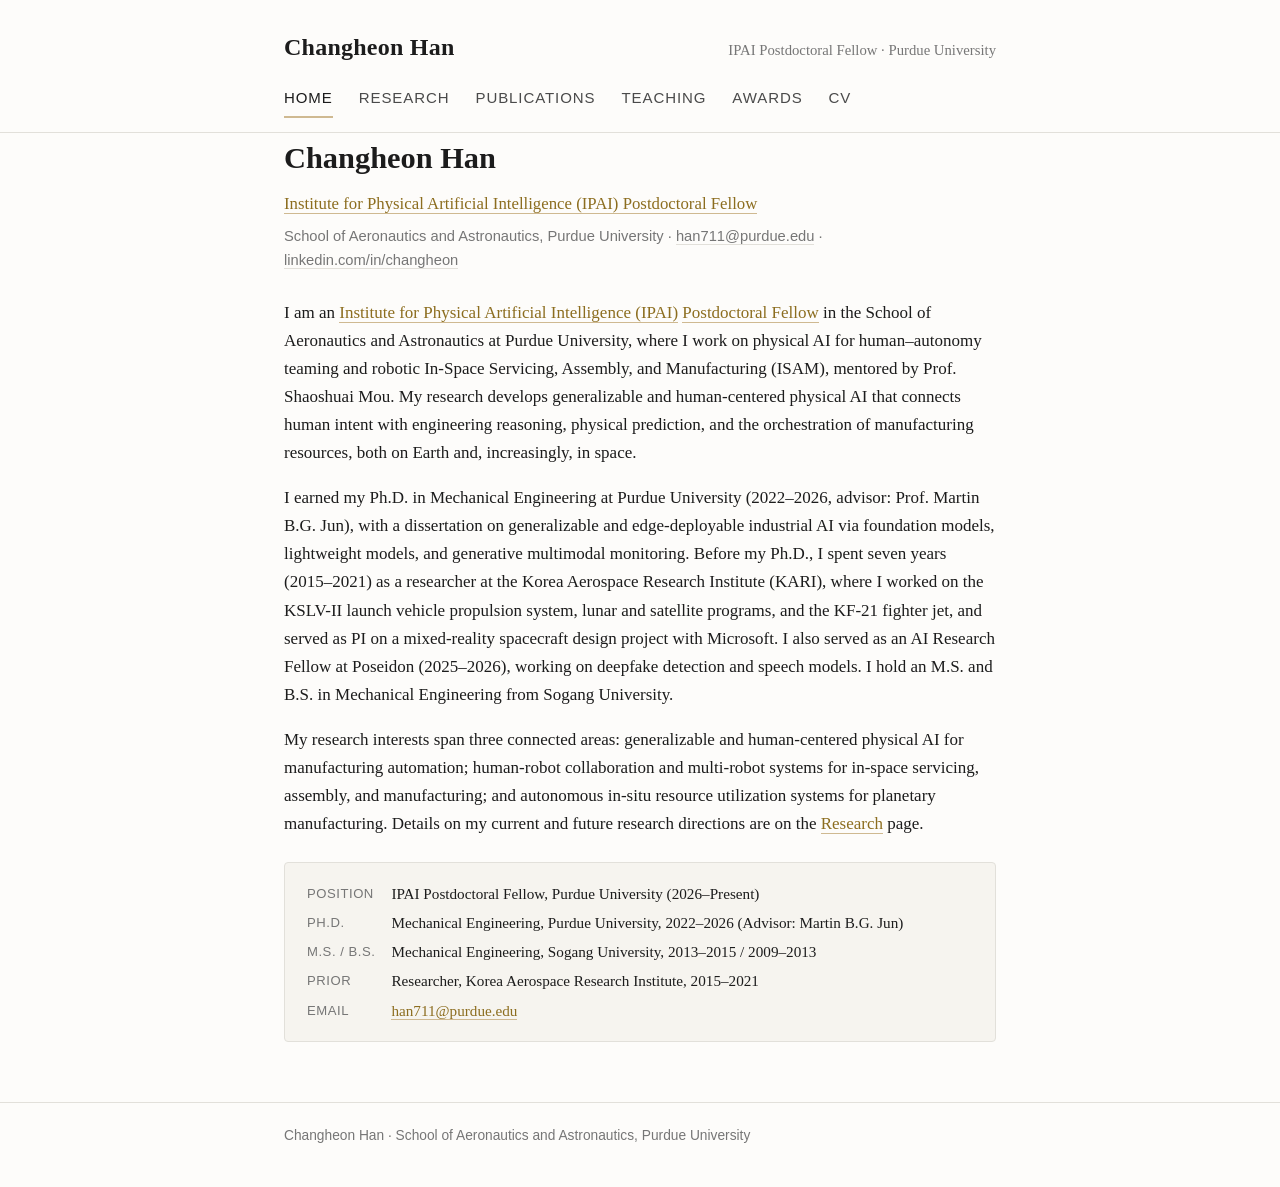
==== index.html @ ade5db06 "Initial site" ====
<!DOCTYPE html>
<html lang="en">
<head>
<meta charset="UTF-8">
<meta name="viewport" content="width=device-width, initial-scale=1">
<title>Changheon Han</title>
<meta name="description" content="Changheon Han, Institute for Physical Artificial Intelligence (IPAI) Postdoctoral Fellow, Purdue University.">
<link rel="stylesheet" href="css/style.css">
</head>
<body>
<header class="site-header">
  <div class="wrap header-row">
    <a class="site-name" href="index.html">Changheon Han</a>
    <span class="site-role">IPAI Postdoctoral Fellow &middot; Purdue University</span>
  </div>
  <nav class="site-nav wrap">
    <a href="index.html" class="active">Home</a>
    <a href="research.html">Research</a>
    <a href="publications.html">Publications</a>
    <a href="teaching.html">Teaching</a>
    <a href="awards.html">Awards</a>
    <a href="cite/Curriculum_Vitae.pdf" target="_blank" rel="noopener">CV</a>
  </nav>
</header>

<main class="wrap">
  <h1>Changheon Han</h1>
  <p class="lede"><a href="https://ipai.research.purdue.edu/postdoctoral-fellows-program/" target="_blank" rel="noopener">Institute for Physical Artificial Intelligence (IPAI) Postdoctoral Fellow</a></p>
  <p class="byline">School of Aeronautics and Astronautics, Purdue University &middot; <a href="mailto:han711@purdue.edu">han711@purdue.edu</a> &middot; <a href="https://www.linkedin.com/in/changheon" target="_blank" rel="noopener">linkedin.com/in/changheon</a></p>

  <p>I am an <a href="https://ipai.research.purdue.edu/" target="_blank" rel="noopener">Institute for Physical Artificial Intelligence (IPAI)</a> <a href="https://ipai.research.purdue.edu/postdoctoral-fellows-program/" target="_blank" rel="noopener">Postdoctoral Fellow</a> in the School of Aeronautics and Astronautics at Purdue University, where I work on physical AI for human&ndash;autonomy teaming and robotic In-Space Servicing, Assembly, and Manufacturing (ISAM), mentored by Prof. Shaoshuai Mou. My research develops generalizable and human-centered physical AI that connects human intent with engineering reasoning, physical prediction, and the orchestration of manufacturing resources, both on Earth and, increasingly, in space.</p>

  <p>I earned my Ph.D. in Mechanical Engineering at Purdue University (2022&ndash;2026, advisor: Prof. Martin B.G. Jun), with a dissertation on generalizable and edge-deployable industrial AI via foundation models, lightweight models, and generative multimodal monitoring. Before my Ph.D., I spent seven years (2015&ndash;2021) as a researcher at the Korea Aerospace Research Institute (KARI), where I worked on the KSLV-II launch vehicle propulsion system, lunar and satellite programs, and the KF-21 fighter jet, and served as PI on a mixed-reality spacecraft design project with Microsoft. I also served as an AI Research Fellow at Poseidon (2025&ndash;2026), working on deepfake detection and speech models. I hold an M.S. and B.S. in Mechanical Engineering from Sogang University.</p>

  <p>My research interests span three connected areas: generalizable and human-centered physical AI for manufacturing automation; human-robot collaboration and multi-robot systems for in-space servicing, assembly, and manufacturing; and autonomous in-situ resource utilization systems for planetary manufacturing. Details on my current and future research directions are on the <a href="research.html">Research</a> page.</p>

  <div class="panel">
    <dl>
      <dt>Position</dt>
      <dd>IPAI Postdoctoral Fellow, Purdue University (2026&ndash;Present)</dd>
      <dt>Ph.D.</dt>
      <dd>Mechanical Engineering, Purdue University, 2022&ndash;2026 (Advisor: Martin B.G. Jun)</dd>
      <dt>M.S. / B.S.</dt>
      <dd>Mechanical Engineering, Sogang University, 2013&ndash;2015 / 2009&ndash;2013</dd>
      <dt>Prior</dt>
      <dd>Researcher, Korea Aerospace Research Institute, 2015&ndash;2021</dd>
      <dt>Email</dt>
      <dd><a href="mailto:han711@purdue.edu">han711@purdue.edu</a></dd>
    </dl>
  </div>
</main>

<footer class="site-footer">
  <div class="wrap">Changheon Han &middot; School of Aeronautics and Astronautics, Purdue University</div>
</footer>
</body>
</html>
---- css/style.css ----
:root {
  --ink: #1c1c1c;
  --ink-soft: #4a4a4a;
  --muted: #767676;
  --line: #e2e0da;
  --bg: #fdfcfa;
  --panel: #f6f4ef;
  --accent: #8c6d1f;
  --accent-line: #cfb991;
  --max: 760px;
}

* { box-sizing: border-box; }

html { -webkit-text-size-adjust: 100%; }

body {
  margin: 0;
  background: var(--bg);
  color: var(--ink);
  font-family: -apple-system, "Iowan Old Style", "Palatino Linotype", Palatino, Georgia, "Noto Serif KR", serif;
  line-height: 1.65;
  font-size: 17px;
}

a { color: var(--accent); text-decoration: none; border-bottom: 1px solid var(--accent-line); }
a:hover { color: #6b5117; border-bottom-color: #6b5117; }

.wrap {
  max-width: var(--max);
  margin: 0 auto;
  padding: 0 24px;
}

/* Header / nav */
header.site-header {
  border-bottom: 1px solid var(--line);
  padding: 28px 0 0;
}

.header-row {
  display: flex;
  justify-content: space-between;
  align-items: baseline;
  flex-wrap: wrap;
  gap: 8px 20px;
  padding-bottom: 18px;
}

.site-name {
  font-size: 1.5rem;
  font-weight: 600;
  letter-spacing: 0.01em;
  color: var(--ink);
  border-bottom: none;
}
.site-name:hover { color: var(--ink); }

.site-role {
  color: var(--muted);
  font-size: 0.92rem;
}

nav.site-nav {
  display: flex;
  flex-wrap: wrap;
  gap: 4px 26px;
  padding-bottom: 14px;
  font-family: -apple-system, "Helvetica Neue", Arial, "Noto Sans KR", sans-serif;
  font-size: 0.94rem;
  text-transform: uppercase;
  letter-spacing: 0.06em;
}

nav.site-nav a {
  color: var(--ink-soft);
  border-bottom: 2px solid transparent;
  padding-bottom: 6px;
}

nav.site-nav a:hover,
nav.site-nav a.active {
  color: var(--ink);
  border-bottom-color: var(--accent-line);
}

/* Main content */
main { padding: 40px 0 20px; }

h1 {
  font-size: 1.9rem;
  margin: 0 0 6px;
  font-weight: 600;
}

h2 {
  font-size: 1.25rem;
  margin: 2.4em 0 0.7em;
  padding-bottom: 6px;
  border-bottom: 1px solid var(--line);
  font-weight: 600;
}
h2:first-of-type { margin-top: 1.6em; }

h3 {
  font-size: 1.02rem;
  margin: 1.5em 0 0.3em;
  font-weight: 600;
}

p { margin: 0 0 1em; }

.lede {
  color: var(--ink-soft);
  font-size: 1.05rem;
  margin-bottom: 0.4em;
}

.byline {
  font-family: -apple-system, "Helvetica Neue", Arial, "Noto Sans KR", sans-serif;
  color: var(--muted);
  font-size: 0.92rem;
  margin-bottom: 1.8em;
}
.byline a { color: var(--muted); border-bottom-color: var(--line); }

ul, ol { padding-left: 1.3em; margin: 0 0 1em; }
li { margin-bottom: 0.4em; }

/* Info / fact panel */
.panel {
  background: var(--panel);
  border: 1px solid var(--line);
  border-radius: 4px;
  padding: 18px 22px;
  font-size: 0.95rem;
  margin: 1.6em 0;
}
.panel dl { display: grid; grid-template-columns: auto 1fr; gap: 4px 16px; margin: 0; }
.panel dt { color: var(--muted); font-family: -apple-system, "Helvetica Neue", Arial, "Noto Sans KR", sans-serif; font-size: 0.82rem; text-transform: uppercase; letter-spacing: 0.04em; padding-top: 2px; }
.panel dd { margin: 0; }

/* Entry lists (publications, awards, experience) */
.entry-list { list-style: none; padding-left: 0; }
.entry-list li {
  padding: 10px 0;
  border-bottom: 1px solid var(--line);
  display: flex;
  gap: 16px;
  align-items: baseline;
}
.entry-list li:last-child { border-bottom: none; }
.entry-year {
  flex: 0 0 auto;
  color: var(--muted);
  font-family: -apple-system, "Helvetica Neue", Arial, "Noto Sans KR", sans-serif;
  font-size: 0.85rem;
  min-width: 3.4em;
}
.entry-body { flex: 1; }
.entry-title { font-weight: 500; }
.entry-meta { color: var(--muted); font-size: 0.92rem; }
.entry-tag {
  display: inline-block;
  margin-left: 8px;
  font-family: -apple-system, "Helvetica Neue", Arial, "Noto Sans KR", sans-serif;
  font-size: 0.72rem;
  text-transform: uppercase;
  letter-spacing: 0.04em;
  color: var(--muted);
}

.pub-list { list-style: none; padding-left: 0; counter-reset: pub; }
.pub-list li {
  counter-increment: pub;
  padding: 10px 0;
  border-bottom: 1px solid var(--line);
  padding-left: 1.9em;
  position: relative;
}
.pub-list li:last-child { border-bottom: none; }
.pub-list li::before {
  content: counter(pub) ".";
  position: absolute;
  left: 0;
  color: var(--muted);
  font-size: 0.92rem;
}
.pub-list .venue { color: var(--muted); font-style: italic; }
.pub-list .status { color: var(--muted); font-size: 0.88rem; }

/* Figure */
figure { margin: 1.8em 0; }
figure img { width: 100%; height: auto; display: block; border: 1px solid var(--line); border-radius: 4px; background: #fff; }
figcaption { font-size: 0.88rem; color: var(--muted); margin-top: 8px; }

.thrust {
  margin: 1.4em 0;
  padding-left: 16px;
  border-left: 2px solid var(--accent-line);
}
.thrust h3 { margin-top: 0; }

/* Footer */
footer.site-footer {
  border-top: 1px solid var(--line);
  margin-top: 60px;
  padding: 22px 0 40px;
  color: var(--muted);
  font-size: 0.86rem;
  font-family: -apple-system, "Helvetica Neue", Arial, "Noto Sans KR", sans-serif;
}

.btn {
  display: inline-block;
  border: 1px solid var(--ink);
  border-radius: 3px;
  padding: 7px 14px;
  font-family: -apple-system, "Helvetica Neue", Arial, "Noto Sans KR", sans-serif;
  font-size: 0.88rem;
  color: var(--ink);
  border-bottom: 1px solid var(--ink);
  margin: 4px 8px 4px 0;
}
.btn:hover { background: var(--ink); color: var(--bg); }

@media (max-width: 560px) {
  body { font-size: 16px; }
  nav.site-nav { gap: 4px 16px; }
  .entry-list li { flex-direction: column; gap: 2px; }
}
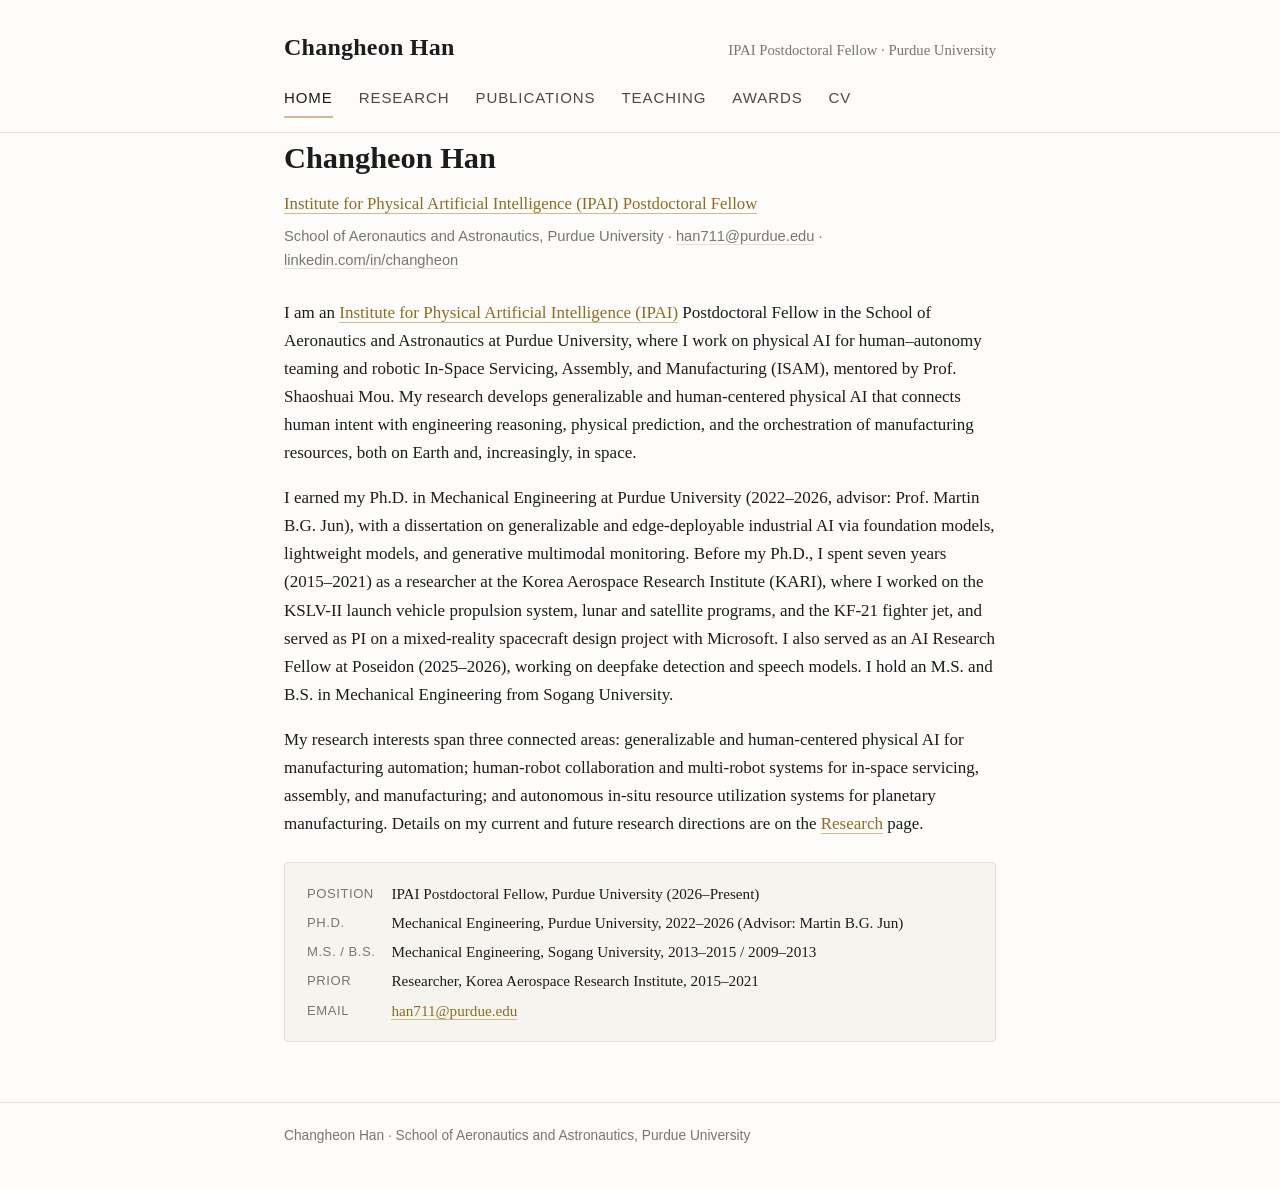
==== commit 1c85e64b: "Remove Postdoctoral Fellow hyperlink in bio paragraph" ====
--- a/index.html
+++ b/index.html
@@ -28,7 +28,7 @@
   <p class="lede"><a href="https://ipai.research.purdue.edu/postdoctoral-fellows-program/" target="_blank" rel="noopener">Institute for Physical Artificial Intelligence (IPAI) Postdoctoral Fellow</a></p>
   <p class="byline">School of Aeronautics and Astronautics, Purdue University &middot; <a href="mailto:han711@purdue.edu">han711@purdue.edu</a> &middot; <a href="https://www.linkedin.com/in/changheon" target="_blank" rel="noopener">linkedin.com/in/changheon</a></p>
 
-  <p>I am an <a href="https://ipai.research.purdue.edu/" target="_blank" rel="noopener">Institute for Physical Artificial Intelligence (IPAI)</a> <a href="https://ipai.research.purdue.edu/postdoctoral-fellows-program/" target="_blank" rel="noopener">Postdoctoral Fellow</a> in the School of Aeronautics and Astronautics at Purdue University, where I work on physical AI for human&ndash;autonomy teaming and robotic In-Space Servicing, Assembly, and Manufacturing (ISAM), mentored by Prof. Shaoshuai Mou. My research develops generalizable and human-centered physical AI that connects human intent with engineering reasoning, physical prediction, and the orchestration of manufacturing resources, both on Earth and, increasingly, in space.</p>
+  <p>I am an <a href="https://ipai.research.purdue.edu/" target="_blank" rel="noopener">Institute for Physical Artificial Intelligence (IPAI)</a> Postdoctoral Fellow in the School of Aeronautics and Astronautics at Purdue University, where I work on physical AI for human&ndash;autonomy teaming and robotic In-Space Servicing, Assembly, and Manufacturing (ISAM), mentored by Prof. Shaoshuai Mou. My research develops generalizable and human-centered physical AI that connects human intent with engineering reasoning, physical prediction, and the orchestration of manufacturing resources, both on Earth and, increasingly, in space.</p>
 
   <p>I earned my Ph.D. in Mechanical Engineering at Purdue University (2022&ndash;2026, advisor: Prof. Martin B.G. Jun), with a dissertation on generalizable and edge-deployable industrial AI via foundation models, lightweight models, and generative multimodal monitoring. Before my Ph.D., I spent seven years (2015&ndash;2021) as a researcher at the Korea Aerospace Research Institute (KARI), where I worked on the KSLV-II launch vehicle propulsion system, lunar and satellite programs, and the KF-21 fighter jet, and served as PI on a mixed-reality spacecraft design project with Microsoft. I also served as an AI Research Fellow at Poseidon (2025&ndash;2026), working on deepfake detection and speech models. I hold an M.S. and B.S. in Mechanical Engineering from Sogang University.</p>
 
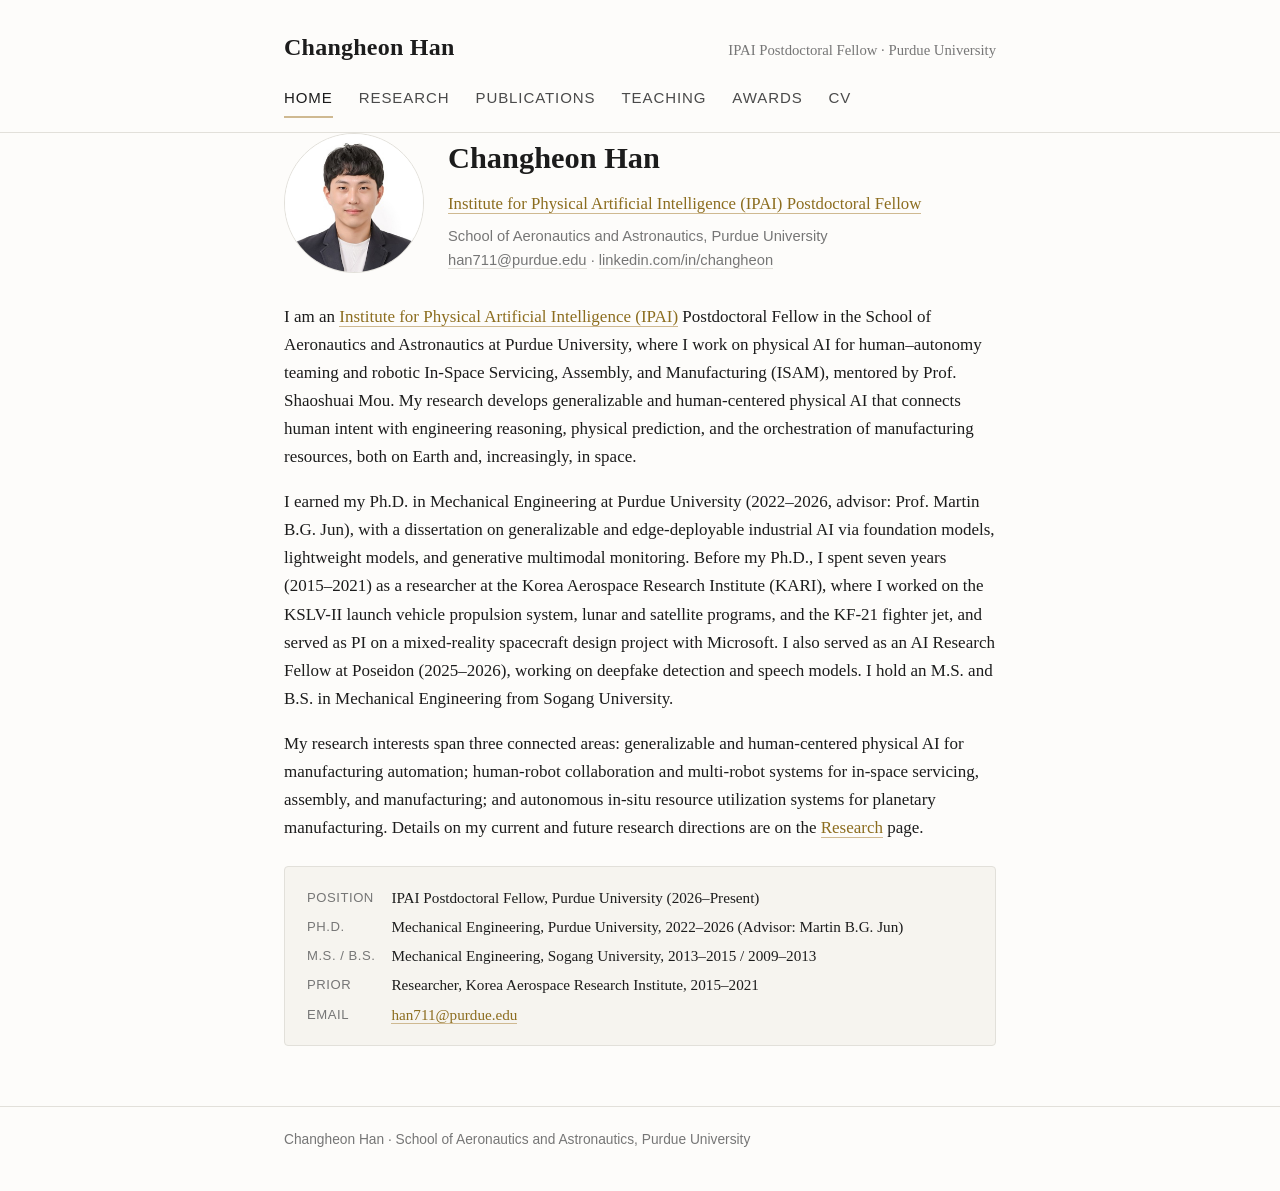
==== commit deb66243: "Add profile photo to Home page" ====
--- a/index.html
+++ b/index.html
@@ -24,9 +24,14 @@
 </header>
 
 <main class="wrap">
-  <h1>Changheon Han</h1>
-  <p class="lede"><a href="https://ipai.research.purdue.edu/postdoctoral-fellows-program/" target="_blank" rel="noopener">Institute for Physical Artificial Intelligence (IPAI) Postdoctoral Fellow</a></p>
-  <p class="byline">School of Aeronautics and Astronautics, Purdue University &middot; <a href="mailto:han711@purdue.edu">han711@purdue.edu</a> &middot; <a href="https://www.linkedin.com/in/changheon" target="_blank" rel="noopener">linkedin.com/in/changheon</a></p>
+  <div class="hero-row">
+    <img class="profile-photo" src="images/hc-photo.jpg" alt="Portrait of Changheon Han">
+    <div>
+      <h1>Changheon Han</h1>
+      <p class="lede"><a href="https://ipai.research.purdue.edu/postdoctoral-fellows-program/" target="_blank" rel="noopener">Institute for Physical Artificial Intelligence (IPAI) Postdoctoral Fellow</a></p>
+      <p class="byline">School of Aeronautics and Astronautics, Purdue University<br><a href="mailto:han711@purdue.edu">han711@purdue.edu</a> &middot; <a href="https://www.linkedin.com/in/changheon" target="_blank" rel="noopener">linkedin.com/in/changheon</a></p>
+    </div>
+  </div>
 
   <p>I am an <a href="https://ipai.research.purdue.edu/" target="_blank" rel="noopener">Institute for Physical Artificial Intelligence (IPAI)</a> Postdoctoral Fellow in the School of Aeronautics and Astronautics at Purdue University, where I work on physical AI for human&ndash;autonomy teaming and robotic In-Space Servicing, Assembly, and Manufacturing (ISAM), mentored by Prof. Shaoshuai Mou. My research develops generalizable and human-centered physical AI that connects human intent with engineering reasoning, physical prediction, and the orchestration of manufacturing resources, both on Earth and, increasingly, in space.</p>
 
--- a/css/style.css
+++ b/css/style.css
@@ -87,6 +87,27 @@
 /* Main content */
 main { padding: 40px 0 20px; }
 
+.hero-row {
+  display: flex;
+  align-items: stretch;
+  gap: 24px;
+  margin-bottom: 4px;
+}
+
+.profile-photo {
+  flex: 0 0 auto;
+  align-self: stretch;
+  aspect-ratio: 1 / 1;
+  max-height: 140px;
+  border-radius: 50%;
+  object-fit: cover;
+  border: 1px solid var(--line);
+}
+
+@media (max-width: 480px) {
+  .hero-row { gap: 16px; }
+}
+
 h1 {
   font-size: 1.9rem;
   margin: 0 0 6px;
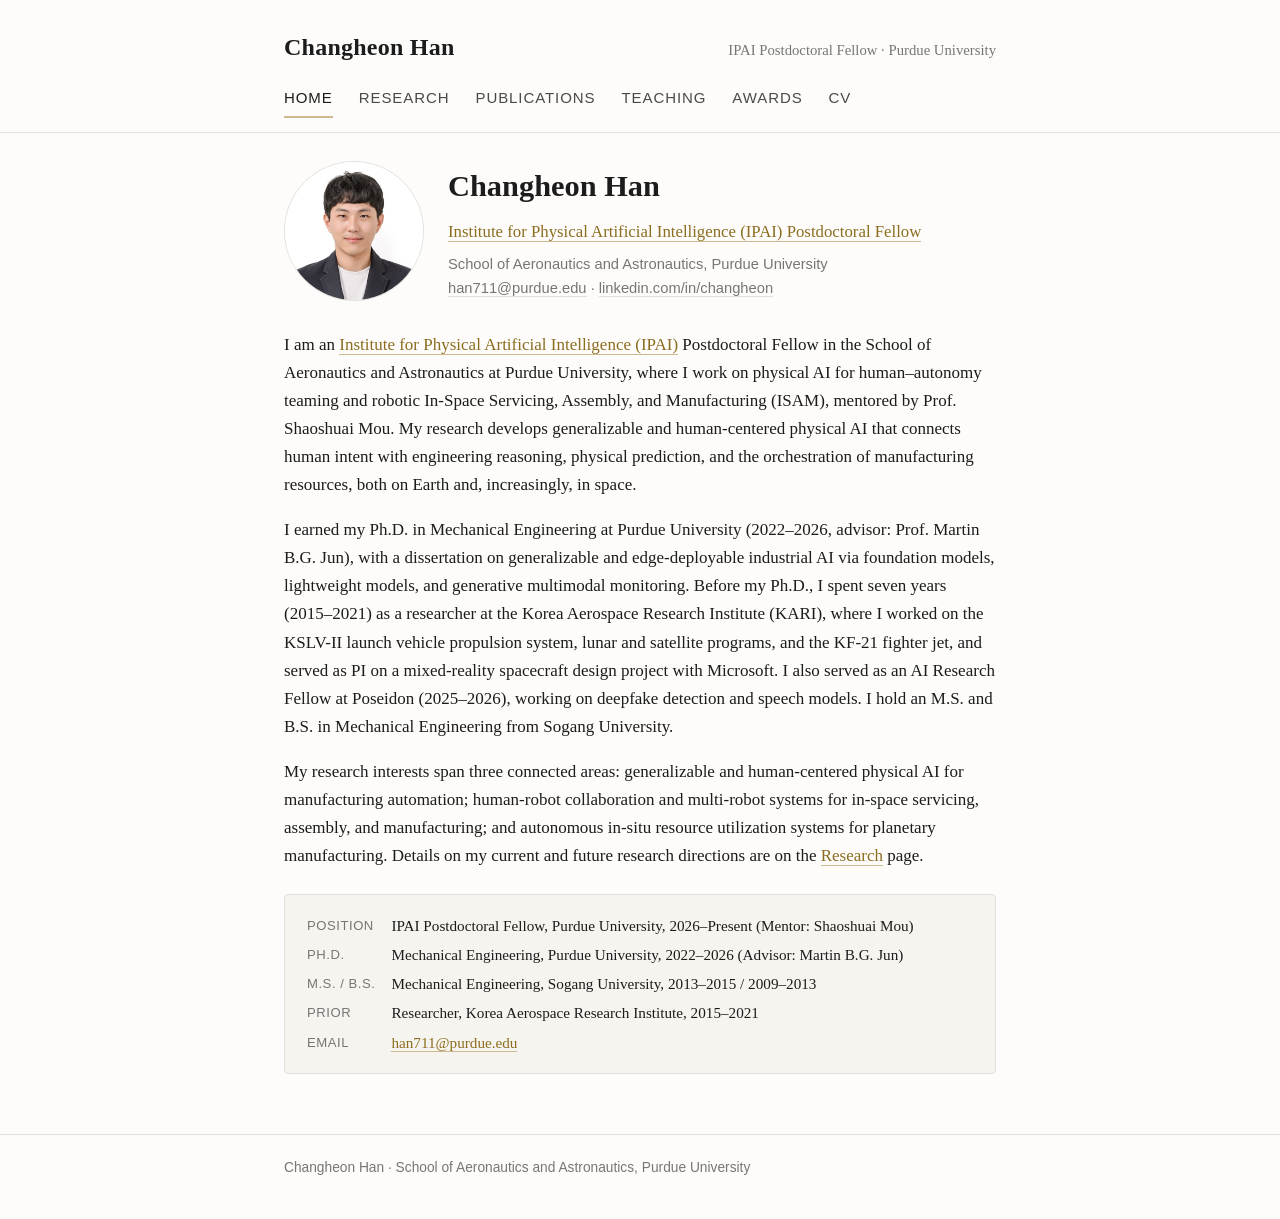
==== commit 4bc8116c: "Update position details in index.html" ====
--- a/index.html
+++ b/index.html
@@ -42,7 +42,7 @@
   <div class="panel">
     <dl>
       <dt>Position</dt>
-      <dd>IPAI Postdoctoral Fellow, Purdue University (2026&ndash;Present)</dd>
+      <dd>IPAI Postdoctoral Fellow, Purdue University, 2026&ndash;Present (Mentor: Shaoshuai Mou) </dd>
       <dt>Ph.D.</dt>
       <dd>Mechanical Engineering, Purdue University, 2022&ndash;2026 (Advisor: Martin B.G. Jun)</dd>
       <dt>M.S. / B.S.</dt>
--- a/css/style.css
+++ b/css/style.css
@@ -91,6 +91,7 @@
   display: flex;
   align-items: stretch;
   gap: 24px;
+  margin-top: 28px;
   margin-bottom: 4px;
 }
 
@@ -215,6 +216,29 @@
 figure img { width: 100%; height: auto; display: block; border: 1px solid var(--line); border-radius: 4px; background: #fff; }
 figcaption { font-size: 0.88rem; color: var(--muted); margin-top: 8px; }
 
+figure img.zoomable { cursor: zoom-in; transition: opacity 0.15s; }
+figure img.zoomable:hover { opacity: 0.92; }
+figure img.zoomable:focus-visible { outline: 2px solid var(--accent); outline-offset: 2px; }
+
+.lightbox {
+  display: none;
+  position: fixed;
+  inset: 0;
+  background: rgba(20, 18, 14, 0.86);
+  z-index: 100;
+  align-items: center;
+  justify-content: center;
+  padding: 32px;
+  cursor: zoom-out;
+}
+.lightbox.is-open { display: flex; }
+.lightbox img {
+  max-width: 100%;
+  max-height: 100%;
+  border-radius: 4px;
+  box-shadow: 0 12px 40px rgba(0, 0, 0, 0.4);
+}
+
 .thrust {
   margin: 1.4em 0;
   padding-left: 16px;
